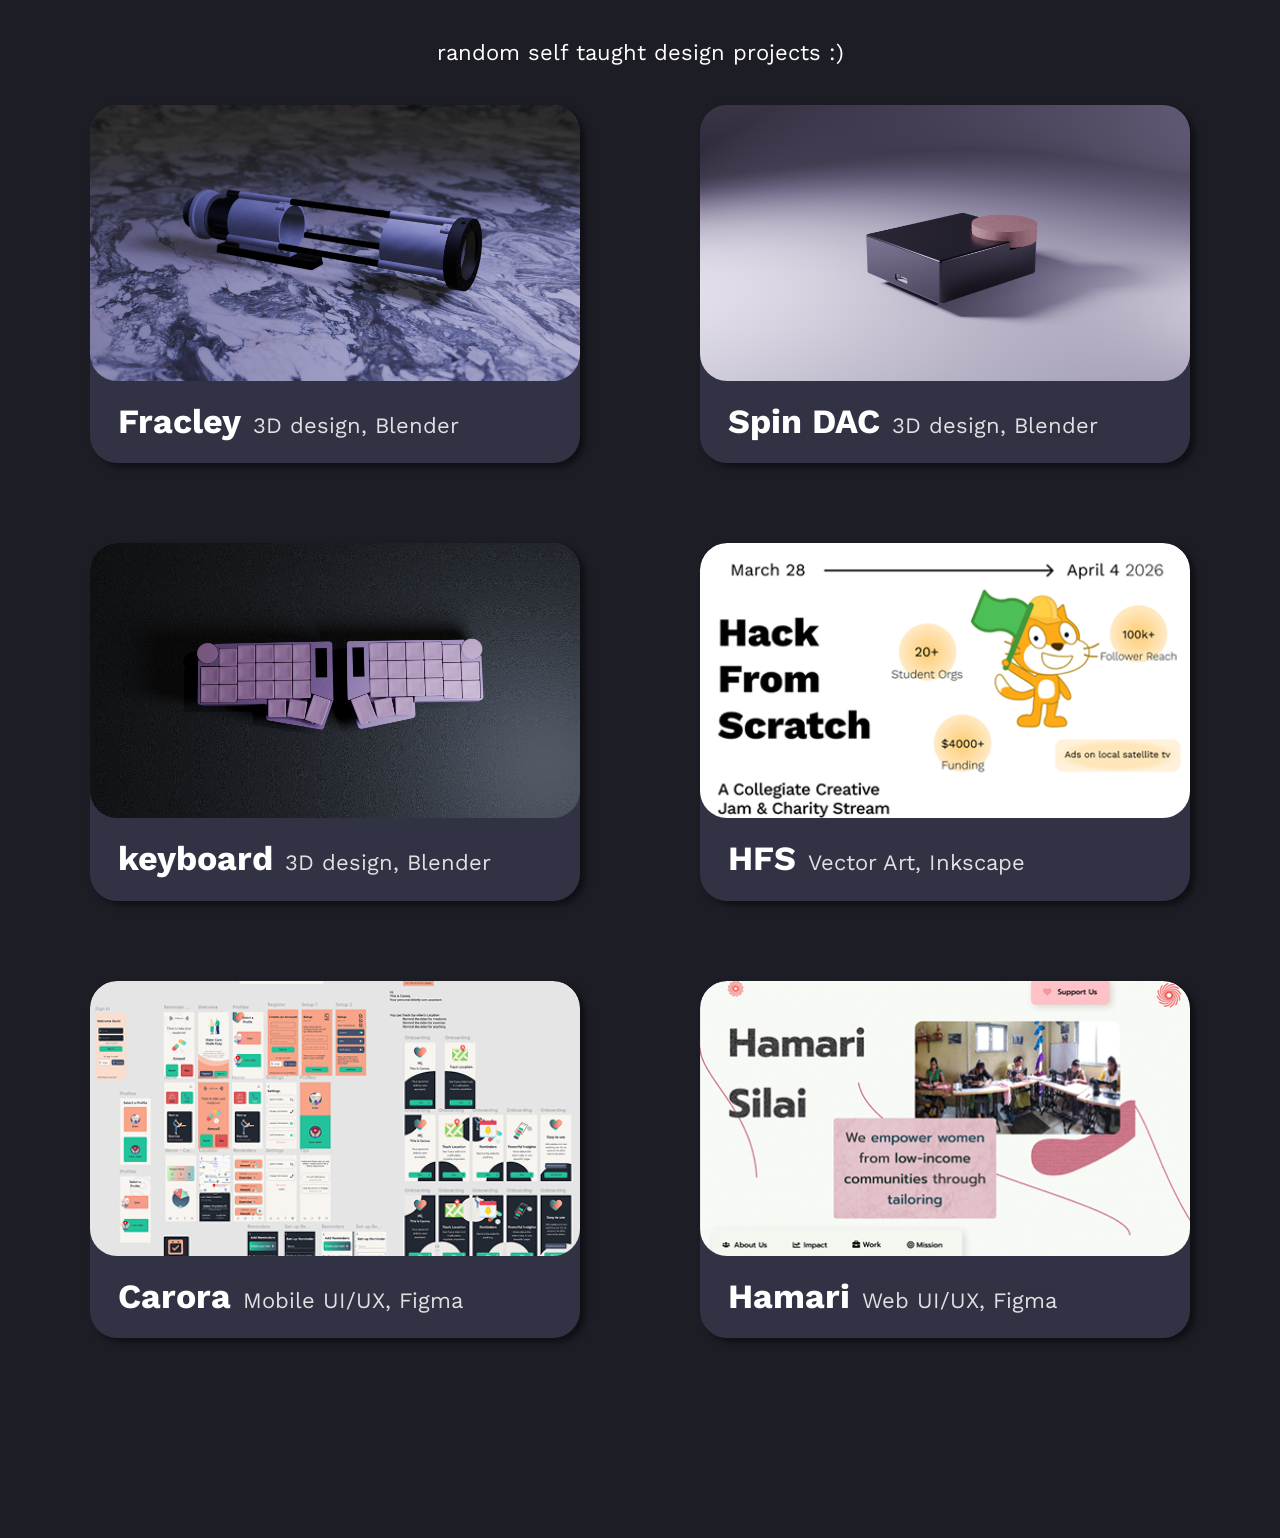
==== index.html @ c999a20d "basic interface" ====
<!DOCTYPE html>
<html lang="en">

<head>
    <meta charset="UTF-8" />
    <meta name="viewport" content="width=device-width, initial-scale=1.0" />

    <title>design fun</title>


<!-- Work Sans font -->
<link href="https://fonts.googleapis.com/css2?family=Work+Sans:wght@400;700&display=swap" rel="stylesheet">

<link rel="stylesheet" href="styles.css" />
</head>

<body>
    <div class="header">
        random self taught design projects :)
    </div>

    <div class="container">
        <div id="projects-grid"></div>
    </div>

    <div class="container">
        <div id="projects-grid"></div>
    </div>

    <script src="script.js"></script>
</body>

</html>
---- styles.css ----
html, body {
  margin: 0;
  padding: 0;
  min-height: 100vh;
  background: #1D1D26;
  font-family: "Work Sans", sans-serif;
}


/* center layout */

.container {
  width: 92%;
  max-width: 1100px;
  margin: 0 auto;
  padding-bottom: 100px;
}

#projects-grid {
  display: grid;

  grid-template-columns: repeat(2, 1fr);

  column-gap: 120px;
  row-gap: 80px;
}
/* mobile responsive */

@media (max-width: 800px) {
  #projects-grid {
    grid-template-columns: 1fr;
  }
}

/* project card */

.project-card {
  background: #313244;
  border-radius: 27px;
  overflow: hidden;

  box-shadow: 5px 4px 6.8px rgba(0,0,0,0.5);

  cursor: pointer;
  transition: transform 0.25s ease;

  aspect-ratio: 493 / 360;

  display: flex;
  flex-direction: column;
}
/* hover animation placeholder */

.project-card:hover {
  transform: translateY(-6px);
}

.project-image {
  width: 100%;
  height: auto;

  aspect-ratio: 489 / 275;
  object-fit: cover;

  display: block;

  border-radius: 27px;
}

.project-text {
  padding: 20px 28px 26px 28px;

  display: flex;
  align-items: baseline;
  gap: 12px;
}

.project-title {
  font-size: 34px;
  font-weight: 700;
  color: white;
}

.project-description {
  font-size: 22px;
  font-weight: 400;
  color: white;
  opacity: 0.85;
}

.header {
  text-align: center;
  color: white;
  font-size: 22px;
  font-weight: 400;

  padding-top: 40px;
  margin-bottom: 40px;
}
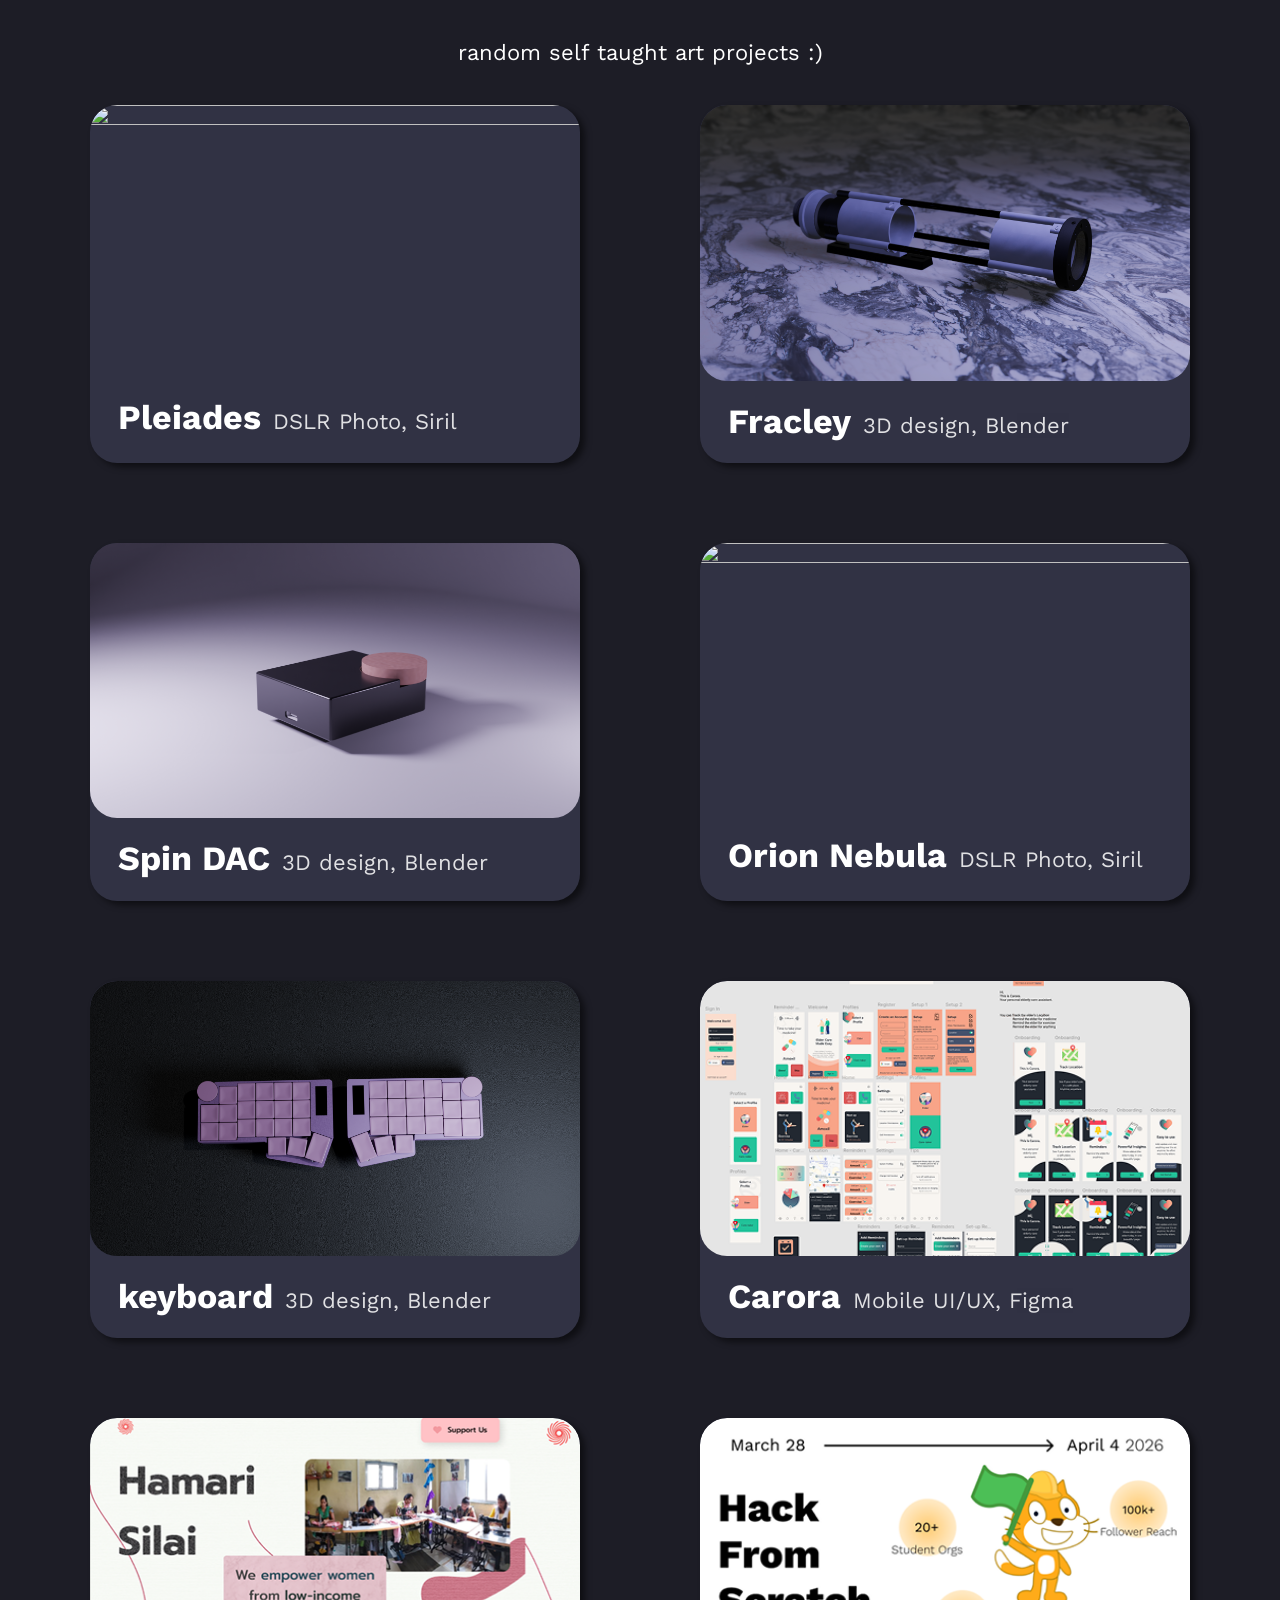
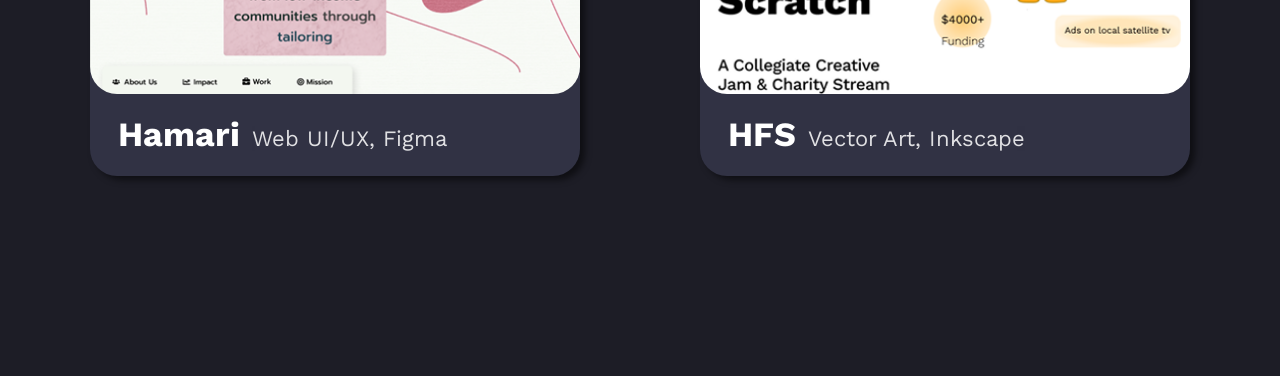
==== commit 4b70baf7: "add astro projects" ====
--- a/index.html
+++ b/index.html
@@ -6,17 +6,19 @@
     <meta name="viewport" content="width=device-width, initial-scale=1.0" />
 
     <title>design fun</title>
+    
 
 
 <!-- Work Sans font -->
 <link href="https://fonts.googleapis.com/css2?family=Work+Sans:wght@400;700&display=swap" rel="stylesheet">
 
 <link rel="stylesheet" href="styles.css" />
+
 </head>
 
 <body>
     <div class="header">
-        random self taught design projects :)
+        random self taught art projects :)
     </div>
 
     <div class="container">
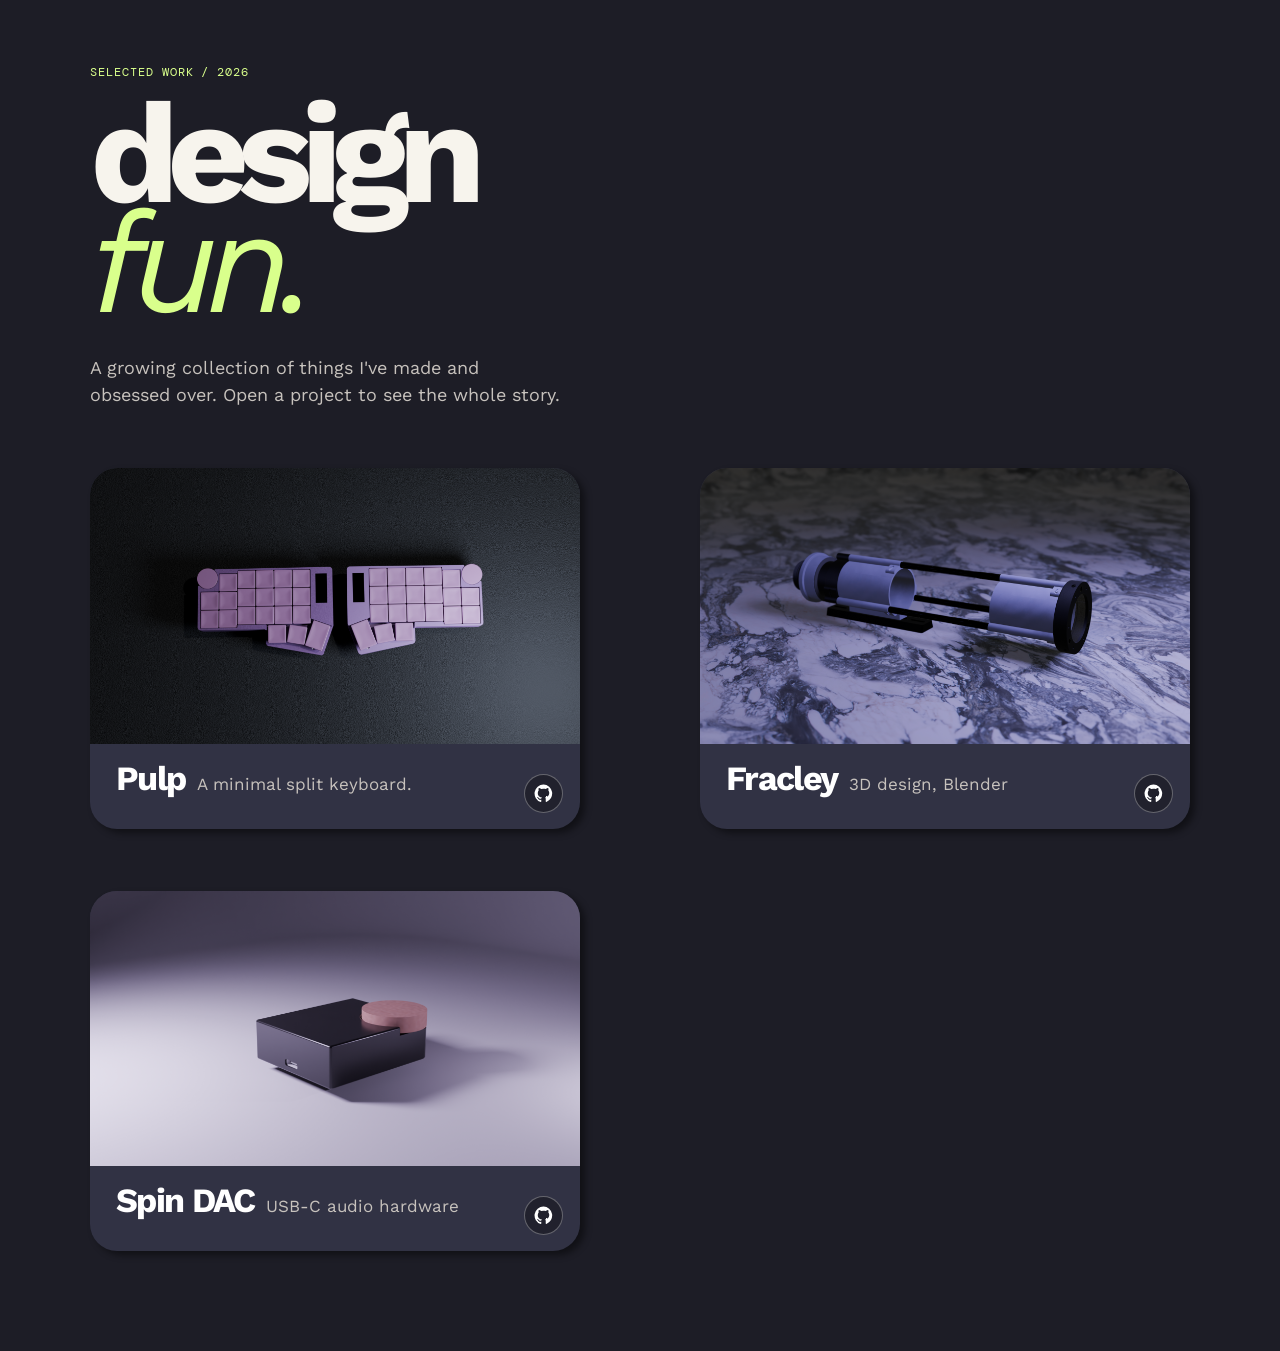
==== commit 38b2be81: "update with individual subpages and buildlogs + design changes" ====
--- a/index.html
+++ b/index.html
@@ -1,35 +1,23 @@
 <!DOCTYPE html>
 <html lang="en">
-
 <head>
-    <meta charset="UTF-8" />
-    <meta name="viewport" content="width=device-width, initial-scale=1.0" />
-
-    <title>design fun</title>
-    
-
-
-<!-- Work Sans font -->
-<link href="https://fonts.googleapis.com/css2?family=Work+Sans:wght@400;700&display=swap" rel="stylesheet">
-
-<link rel="stylesheet" href="styles.css" />
-
+  <meta charset="UTF-8" />
+  <meta name="viewport" content="width=device-width, initial-scale=1.0" />
+  <title>design fun — portfolio</title>
+  <link rel="preconnect" href="https://fonts.googleapis.com">
+  <link rel="preconnect" href="https://fonts.gstatic.com" crossorigin>
+  <link href="https://fonts.googleapis.com/css2?family=DM+Mono&family=Work+Sans:wght@400;500;600;700&display=swap" rel="stylesheet">
+  <link rel="stylesheet" href="styles.css" />
 </head>
-
-<body>
-    <div class="header">
-        random self taught art projects :)
-    </div>
-
-    <div class="container">
-        <div id="projects-grid"></div>
-    </div>
-
-    <div class="container">
-        <div id="projects-grid"></div>
-    </div>
-
-    <script src="script.js"></script>
+<body class="home-page">
+  <main class="container">
+    <header class="site-header">
+      <p class="eyebrow">selected work / 2026</p>
+      <h1>design<br><em>fun.</em></h1>
+      <p class="intro">A growing collection of things I've made and obsessed over. Open a project to see the whole story.</p>
+    </header>
+    <section aria-label="Projects"><div id="projects-grid" class="projects-grid"></div></section>
+  </main>
+  <script src="script.js"></script>
 </body>
-
-</html>+</html>
--- a/styles.css
+++ b/styles.css
@@ -1,100 +1,13 @@
-html, body {
-  margin: 0;
-  padding: 0;
-  min-height: 100vh;
-  background: #1D1D26;
-  font-family: "Work Sans", sans-serif;
-}
-
-
-/* center layout */
-
-.container {
-  width: 92%;
-  max-width: 1100px;
-  margin: 0 auto;
-  padding-bottom: 100px;
-}
-
-#projects-grid {
-  display: grid;
-
-  grid-template-columns: repeat(2, 1fr);
-
-  column-gap: 120px;
-  row-gap: 80px;
-}
-/* mobile responsive */
-
-@media (max-width: 800px) {
-  #projects-grid {
-    grid-template-columns: 1fr;
-  }
-}
-
-/* project card */
-
-.project-card {
-  background: #313244;
-  border-radius: 27px;
-  overflow: hidden;
-
-  box-shadow: 5px 4px 6.8px rgba(0,0,0,0.5);
-
-  cursor: pointer;
-  transition: transform 0.25s ease;
-
-  aspect-ratio: 493 / 360;
-
-  display: flex;
-  flex-direction: column;
-}
-/* hover animation placeholder */
-
-.project-card:hover {
-  transform: translateY(-6px);
-}
-
-.project-image {
-  width: 100%;
-  height: auto;
-
-  aspect-ratio: 489 / 275;
-  object-fit: cover;
-
-  display: block;
-
-  border-radius: 27px;
-}
-
-.project-text {
-  padding: 20px 28px 26px 28px;
-
-  display: flex;
-  align-items: baseline;
-  gap: 12px;
-}
-
-.project-title {
-  font-size: 34px;
-  font-weight: 700;
-  color: white;
-}
-
-.project-description {
-  font-size: 22px;
-  font-weight: 400;
-  color: white;
-  opacity: 0.85;
-}
-
-.header {
-  text-align: center;
-  color: white;
-  font-size: 22px;
-  font-weight: 400;
-
-  padding-top: 40px;
-  margin-bottom: 40px;
-}
-
+:root { --ink: #f7f4ed; --muted: #c7c2bd; --night: #1d1d26; --card: #313244; --lime: #d9ff8c; --line: rgba(247,244,237,.18); }
+* { box-sizing: border-box; } html { background: var(--night); } body { margin: 0; min-height: 100vh; background: var(--night); color: var(--ink); font-family: "Work Sans", sans-serif; } a { color: inherit; }
+.container, .project-shell { width: min(1100px, 92vw); margin: 0 auto; }.site-header { padding: 65px 0 60px; max-width: 680px; }.eyebrow, .project-meta, .section-kicker, .media-label, .process-number { margin: 0; color: var(--lime); font: 12px/1.2 "DM Mono", monospace; letter-spacing: .08em; text-transform: uppercase; }
+h1 { font-size: clamp(68px, 12vw, 142px); line-height: .77; letter-spacing: -.085em; margin: 20px 0 36px; } h1 em { color: var(--lime); font-weight: 400; }.intro { max-width: 470px; color: var(--muted); font-size: 18px; line-height: 1.5; margin: 0; }
+.projects-grid { display: grid; grid-template-columns: repeat(2, minmax(0, 1fr)); gap: 62px min(10vw, 120px); padding-bottom: 100px; }.project-card { position: relative; display: block; min-width: 0; background: var(--card); border-radius: 27px; overflow: hidden; box-shadow: 5px 4px 7px rgba(0,0,0,.45); color: white; transition: transform .25s ease, box-shadow .25s ease; }.project-link { display: block; color: inherit; text-decoration: none; }.project-card:hover { transform: translateY(-7px); box-shadow: 8px 11px 20px rgba(0,0,0,.32); }.project-link:focus-visible, .icon-button:focus-visible, .back-link:focus-visible { outline: 3px solid var(--lime); outline-offset: 4px; }.project-image { width: 100%; aspect-ratio: 489 / 275; object-fit: cover; display: block; }.project-text { min-height: 85px; padding: 17px 64px 20px 26px; display: flex; align-items: baseline; flex-wrap: wrap; gap: 4px 12px; }.project-title { font-size: clamp(26px, 3vw, 34px); line-height: 1; font-weight: 700; letter-spacing: -.05em; }.project-description { color: var(--muted); font-size: 17px; line-height: 1.2; }.icon-button { position: absolute; z-index: 1; right: 17px; bottom: 16px; width: 39px; height: 39px; display: grid; place-items: center; border: 1px solid rgba(255,255,255,.3); border-radius: 50%; background: rgba(29,29,38,.75); color: white; transition: background .2s, color .2s; }.icon-button:hover { background: var(--lime); color: var(--night); }.icon-button svg { width: 19px; height: 19px; fill: currentColor; }
+.project-shell { padding: 26px 0 100px; }.back-link { display: inline-flex; gap: 10px; align-items: center; color: var(--muted); font-size: 14px; text-decoration: none; }.back-link:hover { color: var(--lime); }.project-hero { padding: 66px 0 64px; }.project-meta { margin-bottom: 20px; }.project-heading { max-width: 820px; margin: 0; font-size: clamp(55px, 10vw, 118px); line-height: .87; letter-spacing: -.08em; }.project-subtitle { color: var(--muted); font-size: clamp(18px, 2.5vw, 25px); margin: 26px 0 0; }.hero-image { width: 100%; max-height: 620px; object-fit: cover; display: block; border-radius: 26px; }.hero-caption { margin: 11px 4px 0; color: var(--muted); font: 12px "DM Mono", monospace; }
+.overview { display: grid; grid-template-columns: .8fr 1.2fr; gap: 70px; padding: 105px 0; border-bottom: 1px solid var(--line); }.overview h2, .process-header h2, .media-section h2 { margin: 10px 0 0; font-size: clamp(36px, 5vw, 60px); letter-spacing: -.065em; line-height: .95; }.overview-copy { color: var(--muted); font-size: 20px; line-height: 1.5; }.overview-copy p { margin: 0 0 19px; }.facts { display: grid; grid-template-columns: repeat(3, 1fr); gap: 20px; margin-top: 42px; }.facts span { display: block; color: var(--lime); font: 11px "DM Mono", monospace; text-transform: uppercase; letter-spacing: .07em; margin-bottom: 6px; }.facts strong { font-size: 15px; }
+.process-section { padding: 105px 0; }.process-header { max-width: 650px; margin-bottom: 55px; }.process-header p:last-child { color: var(--muted); line-height: 1.5; }.process-log { display: grid; gap: 0; border-top: 1px solid var(--line); }.process-entry { display: grid; grid-template-columns: 90px 1fr; gap: 30px; padding: 30px 0 35px; border-bottom: 1px solid var(--line); }.process-entry h3 { font-size: 28px; letter-spacing: -.045em; margin: 0 0 10px; }.process-entry p { color: var(--muted); max-width: 650px; font-size: 17px; line-height: 1.55; margin: 0; }.process-number { padding-top: 7px !important; }
+.feature-section { padding: 0 0 105px; }.feature-section h2 { margin: 10px 0 38px; font-size: clamp(36px, 5vw, 60px); letter-spacing: -.065em; line-height: .95; }.feature-list { display: grid; grid-template-columns: repeat(2, minmax(0, 1fr)); border-top: 1px solid var(--line); }.feature-list span { padding: 20px 18px 20px 0; color: var(--muted); border-bottom: 1px solid var(--line); font-size: 17px; }.feature-list span::before { content: "↳"; color: var(--lime); margin-right: 11px; }
+.media-section { padding-top: 15px; }.media-grid { display: grid; grid-template-columns: 1.25fr .75fr; gap: 20px; margin-top: 37px; }.media-tile { position: relative; min-height: 260px; margin: 0; overflow: hidden; border-radius: 18px; background: #292a37; border: 1px solid var(--line); }.media-tile.large { grid-row: span 2; min-height: 540px; }.media-tile img { width: 100%; height: 100%; object-fit: cover; opacity: .62; }.media-tile .placeholder { height: 100%; min-height: inherit; padding: 23px; display: flex; align-items: flex-end; background: linear-gradient(135deg, #41435a, #252632); }.media-tile::after { content: "placeholder"; position: absolute; top: 14px; right: 15px; color: var(--lime); font: 10px "DM Mono", monospace; letter-spacing: .08em; text-transform: uppercase; pointer-events: none; }.media-label { position: absolute; z-index: 1; bottom: 17px; left: 18px; color: white; }.case-cta { margin-top: 80px; padding: 32px 0 0; border-top: 1px solid var(--line); display: flex; justify-content: space-between; gap: 24px; align-items: center; }.case-cta p { color: var(--muted); margin: 0; }.repo-link { display: inline-flex; align-items: center; gap: 9px; padding: 12px 17px; background: var(--lime); color: var(--night); text-decoration: none; font-weight: 700; border-radius: 99px; white-space: nowrap; }.repo-link svg { width: 18px; height: 18px; fill: currentColor; }
+.keyboard-media .media-tile::after { content: "click to enlarge"; }.zoomable { position: relative; display: block; width: 100%; height: 100%; min-height: inherit; padding: 0; border: 0; background: transparent; color: inherit; cursor: zoom-in; overflow: hidden; }.zoomable img { transition: transform .3s ease, opacity .3s ease; }.zoomable:hover img { transform: scale(1.035); opacity: .78; }.zoomable:focus-visible { outline: 3px solid var(--lime); outline-offset: -3px; }.hero-zoom { border-radius: 26px; }.zoom-hint { position: absolute; right: 18px; bottom: 18px; z-index: 1; padding: 8px 11px; border-radius: 99px; background: rgba(29,29,38,.76); color: var(--ink); font: 11px "DM Mono", monospace; opacity: 0; transform: translateY(4px); transition: opacity .2s, transform .2s; }.hero-zoom:hover .zoom-hint, .hero-zoom:focus-visible .zoom-hint { opacity: 1; transform: translateY(0); }.onshape-link { display: inline-block; margin-top: 20px; color: var(--lime); font: 13px "DM Mono", monospace; text-underline-offset: 4px; }.lightbox { width: min(1200px, 94vw); max-height: 92vh; padding: 0; border: 0; background: transparent; overflow: visible; }.lightbox::backdrop { background: rgba(10,10,15,.9); backdrop-filter: blur(6px); }.lightbox img { display: block; max-width: 100%; max-height: 88vh; margin: 0 auto; border-radius: 10px; }.lightbox-close { position: fixed; top: 22px; right: 28px; width: 42px; height: 42px; border: 1px solid rgba(255,255,255,.35); border-radius: 50%; background: rgba(29,29,38,.86); color: white; font-size: 30px; line-height: 1; cursor: pointer; }.lightbox-close:hover { background: var(--lime); color: var(--night); }
+.hero-figure { margin: 0; }.spin-media { grid-template-columns: repeat(2, minmax(0, 1fr)); }.spin-media .media-tile::after { content: "click to enlarge"; }
+@media (max-width: 700px) { .site-header { padding: 43px 0 45px; } .projects-grid { grid-template-columns: 1fr; gap: 38px; } .project-shell { padding-top: 22px; } .project-hero { padding: 52px 0 45px; } .overview { grid-template-columns: 1fr; gap: 28px; padding: 70px 0; } .facts { gap: 12px; } .process-section, .feature-section { padding-bottom: 70px; } .process-section { padding-top: 70px; } .feature-list { grid-template-columns: 1fr; } .process-entry { grid-template-columns: 54px 1fr; gap: 14px; } .media-grid { grid-template-columns: 1fr; } .media-tile.large { grid-row: auto; min-height: 360px; } .media-tile { min-height: 220px; } .case-cta { align-items: flex-start; flex-direction: column; margin-top: 55px; } }
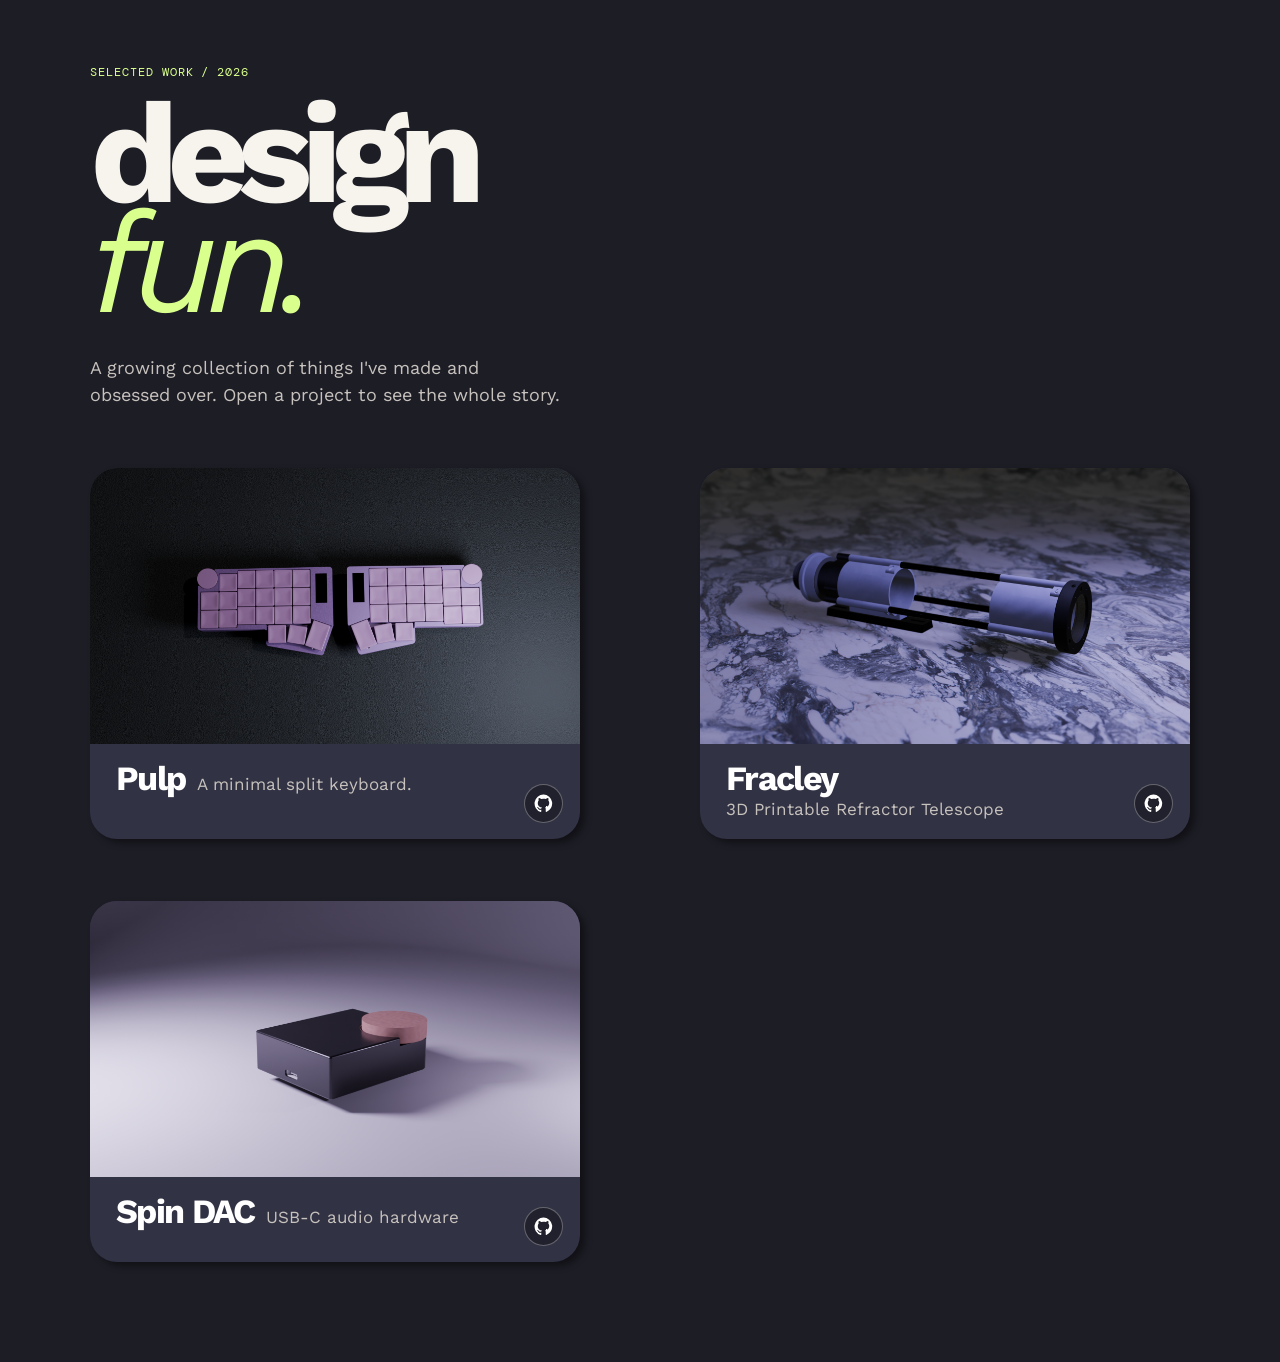
==== commit 9cea9826: "update site features" ====
--- a/index.html
+++ b/index.html
@@ -4,6 +4,16 @@
   <meta charset="UTF-8" />
   <meta name="viewport" content="width=device-width, initial-scale=1.0" />
   <title>design fun — portfolio</title>
+  <meta name="description" content="Selected engineering work: open-source hardware, custom PCBs, CAD, and 3D-printed projects. Keyboards, audio hardware, and telescopes." />
+  <meta name="theme-color" content="#1d1d26" />
+  <link rel="icon" href="favicon.svg" type="image/svg+xml" />
+  <meta property="og:type" content="website" />
+  <meta property="og:site_name" content="design fun" />
+  <meta property="og:title" content="design fun — portfolio" />
+  <meta property="og:description" content="Selected engineering work: open-source hardware, custom PCBs, CAD, and 3D-printed projects." />
+  <meta property="og:url" content="https://art.auroraa.space/" />
+  <meta property="og:image" content="https://art.auroraa.space/images/pulp/keyboard.png" />
+  <meta name="twitter:card" content="summary_large_image" />
   <link rel="preconnect" href="https://fonts.googleapis.com">
   <link rel="preconnect" href="https://fonts.gstatic.com" crossorigin>
   <link href="https://fonts.googleapis.com/css2?family=DM+Mono&family=Work+Sans:wght@400;500;600;700&display=swap" rel="stylesheet">
--- a/styles.css
+++ b/styles.css
@@ -7,7 +7,7 @@
 .overview { display: grid; grid-template-columns: .8fr 1.2fr; gap: 70px; padding: 105px 0; border-bottom: 1px solid var(--line); }.overview h2, .process-header h2, .media-section h2 { margin: 10px 0 0; font-size: clamp(36px, 5vw, 60px); letter-spacing: -.065em; line-height: .95; }.overview-copy { color: var(--muted); font-size: 20px; line-height: 1.5; }.overview-copy p { margin: 0 0 19px; }.facts { display: grid; grid-template-columns: repeat(3, 1fr); gap: 20px; margin-top: 42px; }.facts span { display: block; color: var(--lime); font: 11px "DM Mono", monospace; text-transform: uppercase; letter-spacing: .07em; margin-bottom: 6px; }.facts strong { font-size: 15px; }
 .process-section { padding: 105px 0; }.process-header { max-width: 650px; margin-bottom: 55px; }.process-header p:last-child { color: var(--muted); line-height: 1.5; }.process-log { display: grid; gap: 0; border-top: 1px solid var(--line); }.process-entry { display: grid; grid-template-columns: 90px 1fr; gap: 30px; padding: 30px 0 35px; border-bottom: 1px solid var(--line); }.process-entry h3 { font-size: 28px; letter-spacing: -.045em; margin: 0 0 10px; }.process-entry p { color: var(--muted); max-width: 650px; font-size: 17px; line-height: 1.55; margin: 0; }.process-number { padding-top: 7px !important; }
 .feature-section { padding: 0 0 105px; }.feature-section h2 { margin: 10px 0 38px; font-size: clamp(36px, 5vw, 60px); letter-spacing: -.065em; line-height: .95; }.feature-list { display: grid; grid-template-columns: repeat(2, minmax(0, 1fr)); border-top: 1px solid var(--line); }.feature-list span { padding: 20px 18px 20px 0; color: var(--muted); border-bottom: 1px solid var(--line); font-size: 17px; }.feature-list span::before { content: "↳"; color: var(--lime); margin-right: 11px; }
-.media-section { padding-top: 15px; }.media-grid { display: grid; grid-template-columns: 1.25fr .75fr; gap: 20px; margin-top: 37px; }.media-tile { position: relative; min-height: 260px; margin: 0; overflow: hidden; border-radius: 18px; background: #292a37; border: 1px solid var(--line); }.media-tile.large { grid-row: span 2; min-height: 540px; }.media-tile img { width: 100%; height: 100%; object-fit: cover; opacity: .62; }.media-tile .placeholder { height: 100%; min-height: inherit; padding: 23px; display: flex; align-items: flex-end; background: linear-gradient(135deg, #41435a, #252632); }.media-tile::after { content: "placeholder"; position: absolute; top: 14px; right: 15px; color: var(--lime); font: 10px "DM Mono", monospace; letter-spacing: .08em; text-transform: uppercase; pointer-events: none; }.media-label { position: absolute; z-index: 1; bottom: 17px; left: 18px; color: white; }.case-cta { margin-top: 80px; padding: 32px 0 0; border-top: 1px solid var(--line); display: flex; justify-content: space-between; gap: 24px; align-items: center; }.case-cta p { color: var(--muted); margin: 0; }.repo-link { display: inline-flex; align-items: center; gap: 9px; padding: 12px 17px; background: var(--lime); color: var(--night); text-decoration: none; font-weight: 700; border-radius: 99px; white-space: nowrap; }.repo-link svg { width: 18px; height: 18px; fill: currentColor; }
-.keyboard-media .media-tile::after { content: "click to enlarge"; }.zoomable { position: relative; display: block; width: 100%; height: 100%; min-height: inherit; padding: 0; border: 0; background: transparent; color: inherit; cursor: zoom-in; overflow: hidden; }.zoomable img { transition: transform .3s ease, opacity .3s ease; }.zoomable:hover img { transform: scale(1.035); opacity: .78; }.zoomable:focus-visible { outline: 3px solid var(--lime); outline-offset: -3px; }.hero-zoom { border-radius: 26px; }.zoom-hint { position: absolute; right: 18px; bottom: 18px; z-index: 1; padding: 8px 11px; border-radius: 99px; background: rgba(29,29,38,.76); color: var(--ink); font: 11px "DM Mono", monospace; opacity: 0; transform: translateY(4px); transition: opacity .2s, transform .2s; }.hero-zoom:hover .zoom-hint, .hero-zoom:focus-visible .zoom-hint { opacity: 1; transform: translateY(0); }.onshape-link { display: inline-block; margin-top: 20px; color: var(--lime); font: 13px "DM Mono", monospace; text-underline-offset: 4px; }.lightbox { width: min(1200px, 94vw); max-height: 92vh; padding: 0; border: 0; background: transparent; overflow: visible; }.lightbox::backdrop { background: rgba(10,10,15,.9); backdrop-filter: blur(6px); }.lightbox img { display: block; max-width: 100%; max-height: 88vh; margin: 0 auto; border-radius: 10px; }.lightbox-close { position: fixed; top: 22px; right: 28px; width: 42px; height: 42px; border: 1px solid rgba(255,255,255,.35); border-radius: 50%; background: rgba(29,29,38,.86); color: white; font-size: 30px; line-height: 1; cursor: pointer; }.lightbox-close:hover { background: var(--lime); color: var(--night); }
-.hero-figure { margin: 0; }.spin-media { grid-template-columns: repeat(2, minmax(0, 1fr)); }.spin-media .media-tile::after { content: "click to enlarge"; }
+.media-section { padding-top: 15px; }.media-grid { display: grid; grid-template-columns: 1.25fr .75fr; gap: 20px; margin-top: 37px; }.media-tile { position: relative; min-height: 260px; margin: 0; overflow: hidden; border-radius: 18px; background: #292a37; border: 1px solid var(--line); }.media-tile.large { grid-row: span 2; min-height: 540px; }.media-tile img { width: 100%; height: 100%; object-fit: cover; opacity: .62; }.media-tile::after { content: "click to enlarge"; position: absolute; top: 14px; right: 15px; color: var(--lime); font: 10px "DM Mono", monospace; letter-spacing: .08em; text-transform: uppercase; pointer-events: none; }.media-label { position: absolute; z-index: 1; bottom: 17px; left: 18px; color: white; }.case-cta { margin-top: 80px; padding: 32px 0 0; border-top: 1px solid var(--line); display: flex; justify-content: space-between; gap: 24px; align-items: center; }.case-cta p { color: var(--muted); margin: 0; }.repo-link { display: inline-flex; align-items: center; gap: 9px; padding: 12px 17px; background: var(--lime); color: var(--night); text-decoration: none; font-weight: 700; border-radius: 99px; white-space: nowrap; }.repo-link svg { width: 18px; height: 18px; fill: currentColor; }
+.zoomable { position: relative; display: block; width: 100%; height: 100%; min-height: inherit; padding: 0; border: 0; background: transparent; color: inherit; cursor: zoom-in; overflow: hidden; }.zoomable img { transition: transform .3s ease, opacity .3s ease; }.zoomable:hover img { transform: scale(1.035); opacity: .78; }.zoomable:focus-visible { outline: 3px solid var(--lime); outline-offset: -3px; }.hero-zoom { border-radius: 26px; }.zoom-hint { position: absolute; right: 18px; bottom: 18px; z-index: 1; padding: 8px 11px; border-radius: 99px; background: rgba(29,29,38,.76); color: var(--ink); font: 11px "DM Mono", monospace; opacity: 0; transform: translateY(4px); transition: opacity .2s, transform .2s; }.hero-zoom:hover .zoom-hint, .hero-zoom:focus-visible .zoom-hint { opacity: 1; transform: translateY(0); }.onshape-link { display: inline-block; margin-top: 20px; color: var(--lime); font: 13px "DM Mono", monospace; text-underline-offset: 4px; }.lightbox { width: min(1200px, 94vw); max-height: 92vh; padding: 0; border: 0; background: transparent; overflow: visible; }.lightbox::backdrop { background: rgba(10,10,15,.9); backdrop-filter: blur(6px); }.lightbox img { display: block; max-width: 100%; max-height: 88vh; margin: 0 auto; border-radius: 10px; }.lightbox-close { position: fixed; top: 22px; right: 28px; width: 42px; height: 42px; border: 1px solid rgba(255,255,255,.35); border-radius: 50%; background: rgba(29,29,38,.86); color: white; font-size: 30px; line-height: 1; cursor: pointer; }.lightbox-close:hover { background: var(--lime); color: var(--night); }
+.hero-figure { margin: 0; }.spin-media, .fracley-media { grid-template-columns: repeat(2, minmax(0, 1fr)); }
 @media (max-width: 700px) { .site-header { padding: 43px 0 45px; } .projects-grid { grid-template-columns: 1fr; gap: 38px; } .project-shell { padding-top: 22px; } .project-hero { padding: 52px 0 45px; } .overview { grid-template-columns: 1fr; gap: 28px; padding: 70px 0; } .facts { gap: 12px; } .process-section, .feature-section { padding-bottom: 70px; } .process-section { padding-top: 70px; } .feature-list { grid-template-columns: 1fr; } .process-entry { grid-template-columns: 54px 1fr; gap: 14px; } .media-grid { grid-template-columns: 1fr; } .media-tile.large { grid-row: auto; min-height: 360px; } .media-tile { min-height: 220px; } .case-cta { align-items: flex-start; flex-direction: column; margin-top: 55px; } }
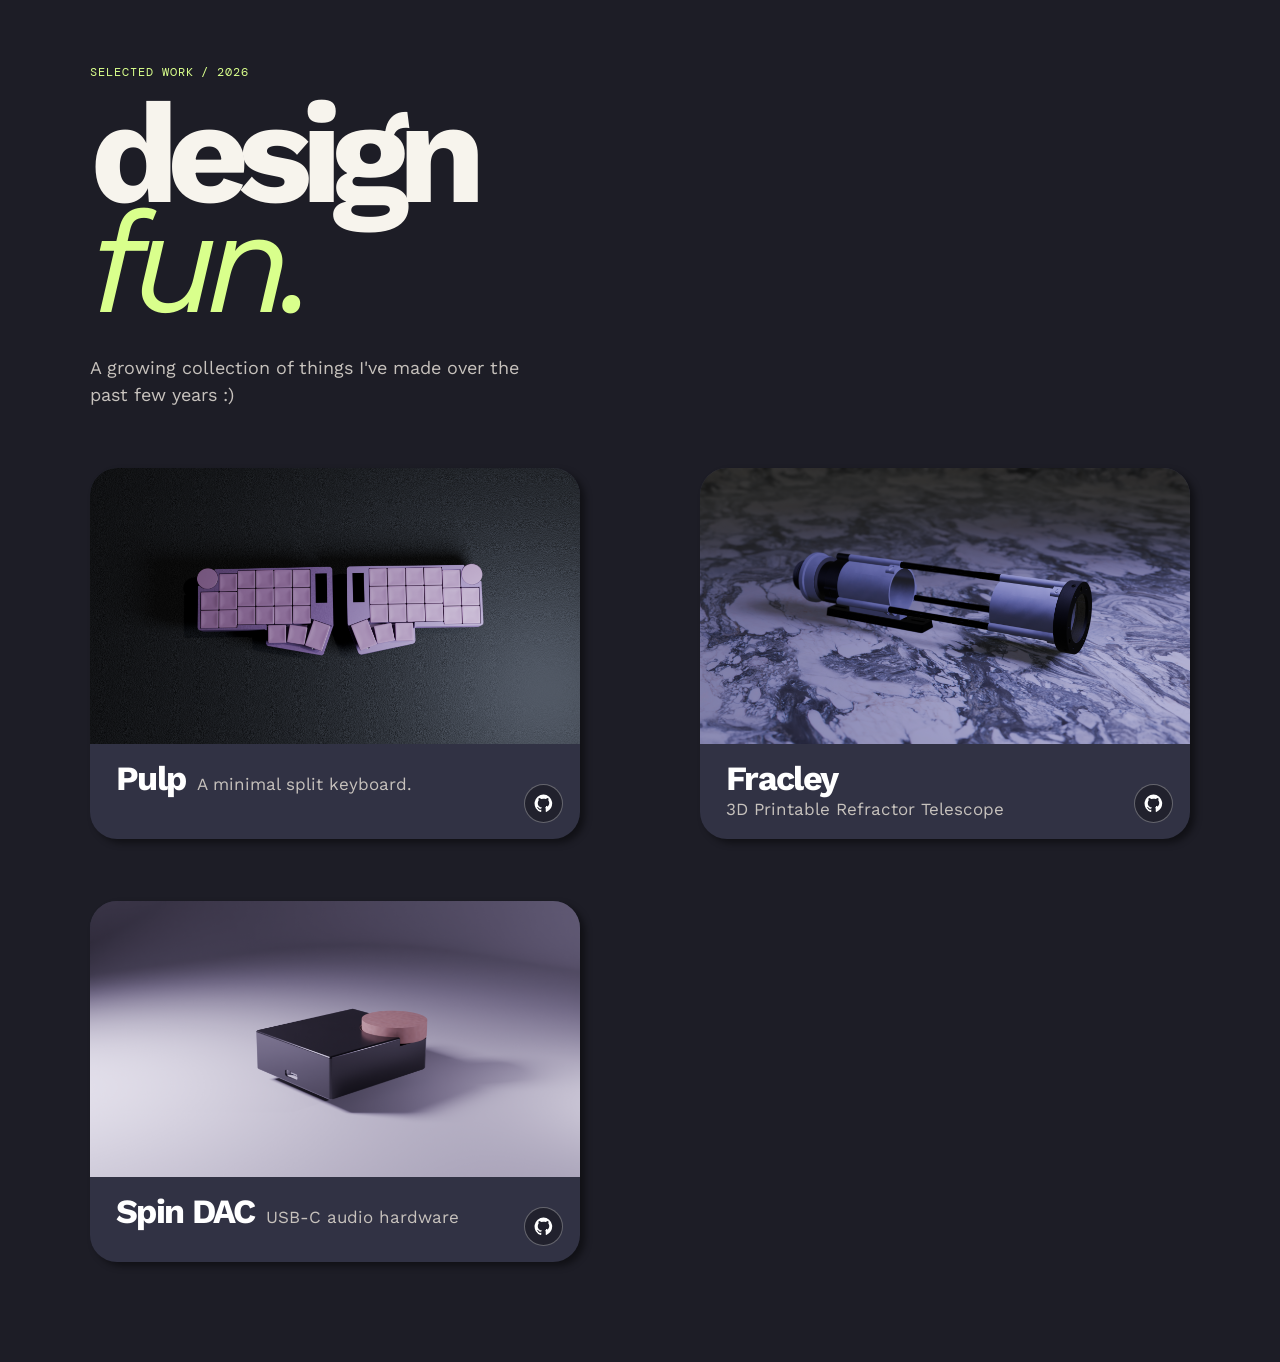
==== commit cb6b18ee: "add blur previews" ====
--- a/index.html
+++ b/index.html
@@ -3,16 +3,17 @@
 <head>
   <meta charset="UTF-8" />
   <meta name="viewport" content="width=device-width, initial-scale=1.0" />
-  <title>design fun — portfolio</title>
+  <title>design fun | portfolio</title>
   <meta name="description" content="Selected engineering work: open-source hardware, custom PCBs, CAD, and 3D-printed projects. Keyboards, audio hardware, and telescopes." />
   <meta name="theme-color" content="#1d1d26" />
   <link rel="icon" href="favicon.svg" type="image/svg+xml" />
   <meta property="og:type" content="website" />
   <meta property="og:site_name" content="design fun" />
-  <meta property="og:title" content="design fun — portfolio" />
+  <meta property="og:title" content="design fun | portfolio" />
   <meta property="og:description" content="Selected engineering work: open-source hardware, custom PCBs, CAD, and 3D-printed projects." />
-  <meta property="og:url" content="https://art.auroraa.space/" />
-  <meta property="og:image" content="https://art.auroraa.space/images/pulp/keyboard.png" />
+  <meta property="og:url" content="https://maker.auroraa.space/" />
+  <link rel="canonical" href="https://maker.auroraa.space/" />
+  <meta property="og:image" content="https://maker.auroraa.space/images/pulp/keyboard.png" />
   <meta name="twitter:card" content="summary_large_image" />
   <link rel="preconnect" href="https://fonts.googleapis.com">
   <link rel="preconnect" href="https://fonts.gstatic.com" crossorigin>
@@ -24,7 +25,7 @@
     <header class="site-header">
       <p class="eyebrow">selected work / 2026</p>
       <h1>design<br><em>fun.</em></h1>
-      <p class="intro">A growing collection of things I've made and obsessed over. Open a project to see the whole story.</p>
+      <p class="intro">A growing collection of things I've made over the past few years :)</p>
     </header>
     <section aria-label="Projects"><div id="projects-grid" class="projects-grid"></div></section>
   </main>
--- a/styles.css
+++ b/styles.css
@@ -1,13 +1,639 @@
-:root { --ink: #f7f4ed; --muted: #c7c2bd; --night: #1d1d26; --card: #313244; --lime: #d9ff8c; --line: rgba(247,244,237,.18); }
-* { box-sizing: border-box; } html { background: var(--night); } body { margin: 0; min-height: 100vh; background: var(--night); color: var(--ink); font-family: "Work Sans", sans-serif; } a { color: inherit; }
-.container, .project-shell { width: min(1100px, 92vw); margin: 0 auto; }.site-header { padding: 65px 0 60px; max-width: 680px; }.eyebrow, .project-meta, .section-kicker, .media-label, .process-number { margin: 0; color: var(--lime); font: 12px/1.2 "DM Mono", monospace; letter-spacing: .08em; text-transform: uppercase; }
-h1 { font-size: clamp(68px, 12vw, 142px); line-height: .77; letter-spacing: -.085em; margin: 20px 0 36px; } h1 em { color: var(--lime); font-weight: 400; }.intro { max-width: 470px; color: var(--muted); font-size: 18px; line-height: 1.5; margin: 0; }
-.projects-grid { display: grid; grid-template-columns: repeat(2, minmax(0, 1fr)); gap: 62px min(10vw, 120px); padding-bottom: 100px; }.project-card { position: relative; display: block; min-width: 0; background: var(--card); border-radius: 27px; overflow: hidden; box-shadow: 5px 4px 7px rgba(0,0,0,.45); color: white; transition: transform .25s ease, box-shadow .25s ease; }.project-link { display: block; color: inherit; text-decoration: none; }.project-card:hover { transform: translateY(-7px); box-shadow: 8px 11px 20px rgba(0,0,0,.32); }.project-link:focus-visible, .icon-button:focus-visible, .back-link:focus-visible { outline: 3px solid var(--lime); outline-offset: 4px; }.project-image { width: 100%; aspect-ratio: 489 / 275; object-fit: cover; display: block; }.project-text { min-height: 85px; padding: 17px 64px 20px 26px; display: flex; align-items: baseline; flex-wrap: wrap; gap: 4px 12px; }.project-title { font-size: clamp(26px, 3vw, 34px); line-height: 1; font-weight: 700; letter-spacing: -.05em; }.project-description { color: var(--muted); font-size: 17px; line-height: 1.2; }.icon-button { position: absolute; z-index: 1; right: 17px; bottom: 16px; width: 39px; height: 39px; display: grid; place-items: center; border: 1px solid rgba(255,255,255,.3); border-radius: 50%; background: rgba(29,29,38,.75); color: white; transition: background .2s, color .2s; }.icon-button:hover { background: var(--lime); color: var(--night); }.icon-button svg { width: 19px; height: 19px; fill: currentColor; }
-.project-shell { padding: 26px 0 100px; }.back-link { display: inline-flex; gap: 10px; align-items: center; color: var(--muted); font-size: 14px; text-decoration: none; }.back-link:hover { color: var(--lime); }.project-hero { padding: 66px 0 64px; }.project-meta { margin-bottom: 20px; }.project-heading { max-width: 820px; margin: 0; font-size: clamp(55px, 10vw, 118px); line-height: .87; letter-spacing: -.08em; }.project-subtitle { color: var(--muted); font-size: clamp(18px, 2.5vw, 25px); margin: 26px 0 0; }.hero-image { width: 100%; max-height: 620px; object-fit: cover; display: block; border-radius: 26px; }.hero-caption { margin: 11px 4px 0; color: var(--muted); font: 12px "DM Mono", monospace; }
-.overview { display: grid; grid-template-columns: .8fr 1.2fr; gap: 70px; padding: 105px 0; border-bottom: 1px solid var(--line); }.overview h2, .process-header h2, .media-section h2 { margin: 10px 0 0; font-size: clamp(36px, 5vw, 60px); letter-spacing: -.065em; line-height: .95; }.overview-copy { color: var(--muted); font-size: 20px; line-height: 1.5; }.overview-copy p { margin: 0 0 19px; }.facts { display: grid; grid-template-columns: repeat(3, 1fr); gap: 20px; margin-top: 42px; }.facts span { display: block; color: var(--lime); font: 11px "DM Mono", monospace; text-transform: uppercase; letter-spacing: .07em; margin-bottom: 6px; }.facts strong { font-size: 15px; }
-.process-section { padding: 105px 0; }.process-header { max-width: 650px; margin-bottom: 55px; }.process-header p:last-child { color: var(--muted); line-height: 1.5; }.process-log { display: grid; gap: 0; border-top: 1px solid var(--line); }.process-entry { display: grid; grid-template-columns: 90px 1fr; gap: 30px; padding: 30px 0 35px; border-bottom: 1px solid var(--line); }.process-entry h3 { font-size: 28px; letter-spacing: -.045em; margin: 0 0 10px; }.process-entry p { color: var(--muted); max-width: 650px; font-size: 17px; line-height: 1.55; margin: 0; }.process-number { padding-top: 7px !important; }
-.feature-section { padding: 0 0 105px; }.feature-section h2 { margin: 10px 0 38px; font-size: clamp(36px, 5vw, 60px); letter-spacing: -.065em; line-height: .95; }.feature-list { display: grid; grid-template-columns: repeat(2, minmax(0, 1fr)); border-top: 1px solid var(--line); }.feature-list span { padding: 20px 18px 20px 0; color: var(--muted); border-bottom: 1px solid var(--line); font-size: 17px; }.feature-list span::before { content: "↳"; color: var(--lime); margin-right: 11px; }
-.media-section { padding-top: 15px; }.media-grid { display: grid; grid-template-columns: 1.25fr .75fr; gap: 20px; margin-top: 37px; }.media-tile { position: relative; min-height: 260px; margin: 0; overflow: hidden; border-radius: 18px; background: #292a37; border: 1px solid var(--line); }.media-tile.large { grid-row: span 2; min-height: 540px; }.media-tile img { width: 100%; height: 100%; object-fit: cover; opacity: .62; }.media-tile::after { content: "click to enlarge"; position: absolute; top: 14px; right: 15px; color: var(--lime); font: 10px "DM Mono", monospace; letter-spacing: .08em; text-transform: uppercase; pointer-events: none; }.media-label { position: absolute; z-index: 1; bottom: 17px; left: 18px; color: white; }.case-cta { margin-top: 80px; padding: 32px 0 0; border-top: 1px solid var(--line); display: flex; justify-content: space-between; gap: 24px; align-items: center; }.case-cta p { color: var(--muted); margin: 0; }.repo-link { display: inline-flex; align-items: center; gap: 9px; padding: 12px 17px; background: var(--lime); color: var(--night); text-decoration: none; font-weight: 700; border-radius: 99px; white-space: nowrap; }.repo-link svg { width: 18px; height: 18px; fill: currentColor; }
-.zoomable { position: relative; display: block; width: 100%; height: 100%; min-height: inherit; padding: 0; border: 0; background: transparent; color: inherit; cursor: zoom-in; overflow: hidden; }.zoomable img { transition: transform .3s ease, opacity .3s ease; }.zoomable:hover img { transform: scale(1.035); opacity: .78; }.zoomable:focus-visible { outline: 3px solid var(--lime); outline-offset: -3px; }.hero-zoom { border-radius: 26px; }.zoom-hint { position: absolute; right: 18px; bottom: 18px; z-index: 1; padding: 8px 11px; border-radius: 99px; background: rgba(29,29,38,.76); color: var(--ink); font: 11px "DM Mono", monospace; opacity: 0; transform: translateY(4px); transition: opacity .2s, transform .2s; }.hero-zoom:hover .zoom-hint, .hero-zoom:focus-visible .zoom-hint { opacity: 1; transform: translateY(0); }.onshape-link { display: inline-block; margin-top: 20px; color: var(--lime); font: 13px "DM Mono", monospace; text-underline-offset: 4px; }.lightbox { width: min(1200px, 94vw); max-height: 92vh; padding: 0; border: 0; background: transparent; overflow: visible; }.lightbox::backdrop { background: rgba(10,10,15,.9); backdrop-filter: blur(6px); }.lightbox img { display: block; max-width: 100%; max-height: 88vh; margin: 0 auto; border-radius: 10px; }.lightbox-close { position: fixed; top: 22px; right: 28px; width: 42px; height: 42px; border: 1px solid rgba(255,255,255,.35); border-radius: 50%; background: rgba(29,29,38,.86); color: white; font-size: 30px; line-height: 1; cursor: pointer; }.lightbox-close:hover { background: var(--lime); color: var(--night); }
-.hero-figure { margin: 0; }.spin-media, .fracley-media { grid-template-columns: repeat(2, minmax(0, 1fr)); }
-@media (max-width: 700px) { .site-header { padding: 43px 0 45px; } .projects-grid { grid-template-columns: 1fr; gap: 38px; } .project-shell { padding-top: 22px; } .project-hero { padding: 52px 0 45px; } .overview { grid-template-columns: 1fr; gap: 28px; padding: 70px 0; } .facts { gap: 12px; } .process-section, .feature-section { padding-bottom: 70px; } .process-section { padding-top: 70px; } .feature-list { grid-template-columns: 1fr; } .process-entry { grid-template-columns: 54px 1fr; gap: 14px; } .media-grid { grid-template-columns: 1fr; } .media-tile.large { grid-row: auto; min-height: 360px; } .media-tile { min-height: 220px; } .case-cta { align-items: flex-start; flex-direction: column; margin-top: 55px; } }
+:root {
+  --ink: #f7f4ed;
+  --muted: #c7c2bd;
+  --night: #1d1d26;
+  --card: #313244;
+  --lime: #d9ff8c;
+  --line: rgba(247, 244, 237, .18);
+}
+
+* {
+  box-sizing: border-box;
+}
+
+html {
+  background: var(--night);
+}
+
+body {
+  margin: 0;
+  min-height: 100vh;
+  background: var(--night);
+  color: var(--ink);
+  font-family: "Work Sans", sans-serif;
+}
+
+a {
+  color: inherit;
+}
+
+.container,
+.project-shell {
+  width: min(1100px, 92vw);
+  margin: 0 auto;
+}
+
+.site-header {
+  padding: 65px 0 60px;
+  max-width: 680px;
+}
+
+.eyebrow,
+.project-meta,
+.section-kicker,
+.media-label,
+.process-number {
+  margin: 0;
+  color: var(--lime);
+  font: 12px/1.2 "DM Mono", monospace;
+  letter-spacing: .08em;
+  text-transform: uppercase;
+}
+
+h1 {
+  font-size: clamp(68px, 12vw, 142px);
+  line-height: .77;
+  letter-spacing: -.085em;
+  margin: 20px 0 36px;
+}
+
+h1 em {
+  color: var(--lime);
+  font-weight: 400;
+}
+
+.intro {
+  max-width: 470px;
+  color: var(--muted);
+  font-size: 18px;
+  line-height: 1.5;
+  margin: 0;
+}
+
+.projects-grid {
+  display: grid;
+  grid-template-columns: repeat(2, minmax(0, 1fr));
+  gap: 62px min(10vw, 120px);
+  padding-bottom: 100px;
+}
+
+.project-card {
+  position: relative;
+  display: block;
+  min-width: 0;
+  background: var(--card);
+  border-radius: 27px;
+  overflow: hidden;
+  box-shadow: 5px 4px 7px rgba(0, 0, 0, .45);
+  color: white;
+  transition: transform .25s ease, box-shadow .25s ease;
+}
+
+.project-link {
+  display: block;
+  color: inherit;
+  text-decoration: none;
+}
+
+.project-card:hover {
+  transform: translateY(-7px);
+  box-shadow: 8px 11px 20px rgba(0, 0, 0, .32);
+}
+
+.project-link:focus-visible,
+.icon-button:focus-visible,
+.back-link:focus-visible {
+  outline: 3px solid var(--lime);
+  outline-offset: 4px;
+}
+
+.project-image {
+  width: 100%;
+  aspect-ratio: 489 / 275;
+  object-fit: cover;
+  display: block;
+}
+
+.project-text {
+  min-height: 85px;
+  padding: 17px 64px 20px 26px;
+  display: flex;
+  align-items: baseline;
+  flex-wrap: wrap;
+  gap: 4px 12px;
+}
+
+.project-title {
+  font-size: clamp(26px, 3vw, 34px);
+  line-height: 1;
+  font-weight: 700;
+  letter-spacing: -.05em;
+}
+
+.project-description {
+  color: var(--muted);
+  font-size: 17px;
+  line-height: 1.2;
+}
+
+.icon-button {
+  position: absolute;
+  z-index: 1;
+  right: 17px;
+  bottom: 16px;
+  width: 39px;
+  height: 39px;
+  display: grid;
+  place-items: center;
+  border: 1px solid rgba(255, 255, 255, .3);
+  border-radius: 50%;
+  background: rgba(29, 29, 38, .75);
+  color: white;
+  transition: background .2s, color .2s;
+}
+
+.icon-button:hover {
+  background: var(--lime);
+  color: var(--night);
+}
+
+.icon-button svg {
+  width: 19px;
+  height: 19px;
+  fill: currentColor;
+}
+
+.project-shell {
+  padding: 26px 0 100px;
+}
+
+.back-link {
+  display: inline-flex;
+  gap: 10px;
+  align-items: center;
+  color: var(--muted);
+  font-size: 14px;
+  text-decoration: none;
+}
+
+.back-link:hover {
+  color: var(--lime);
+}
+
+.project-hero {
+  padding: 66px 0 64px;
+}
+
+.project-meta {
+  margin-bottom: 20px;
+}
+
+.project-heading {
+  max-width: 820px;
+  margin: 0;
+  font-size: clamp(55px, 10vw, 118px);
+  line-height: .87;
+  letter-spacing: -.08em;
+}
+
+.project-subtitle {
+  color: var(--muted);
+  font-size: clamp(18px, 2.5vw, 25px);
+  margin: 26px 0 0;
+}
+
+.hero-image {
+  width: 100%;
+  max-height: 620px;
+  object-fit: cover;
+  display: block;
+  border-radius: 26px;
+}
+
+.hero-caption {
+  margin: 11px 4px 0;
+  color: var(--muted);
+  font: 12px "DM Mono", monospace;
+}
+
+.overview {
+  display: grid;
+  grid-template-columns: .8fr 1.2fr;
+  gap: 70px;
+  padding: 105px 0;
+  border-bottom: 1px solid var(--line);
+}
+
+.overview h2,
+.process-header h2,
+.media-section h2 {
+  margin: 10px 0 0;
+  font-size: clamp(36px, 5vw, 60px);
+  letter-spacing: -.065em;
+  line-height: .95;
+}
+
+.overview-copy {
+  color: var(--muted);
+  font-size: 20px;
+  line-height: 1.5;
+}
+
+.overview-copy p {
+  margin: 0 0 19px;
+}
+
+.facts {
+  display: grid;
+  grid-template-columns: repeat(3, 1fr);
+  gap: 20px;
+  margin-top: 42px;
+}
+
+.facts span {
+  display: block;
+  color: var(--lime);
+  font: 11px "DM Mono", monospace;
+  text-transform: uppercase;
+  letter-spacing: .07em;
+  margin-bottom: 6px;
+}
+
+.facts strong {
+  font-size: 15px;
+}
+
+.process-section {
+  padding: 105px 0;
+}
+
+.process-header {
+  max-width: 650px;
+  margin-bottom: 55px;
+}
+
+.process-header p:last-child {
+  color: var(--muted);
+  line-height: 1.5;
+}
+
+.process-log {
+  display: grid;
+  gap: 0;
+  border-top: 1px solid var(--line);
+}
+
+.process-entry {
+  display: grid;
+  grid-template-columns: 90px 1fr;
+  gap: 30px;
+  padding: 30px 0 35px;
+  border-bottom: 1px solid var(--line);
+}
+
+.process-entry h3 {
+  font-size: 28px;
+  letter-spacing: -.045em;
+  margin: 0 0 10px;
+}
+
+.process-entry p {
+  color: var(--muted);
+  max-width: 650px;
+  font-size: 17px;
+  line-height: 1.55;
+  margin: 0;
+}
+
+.process-number {
+  padding-top: 7px !important;
+}
+
+.feature-section {
+  padding: 0 0 105px;
+}
+
+.feature-section h2 {
+  margin: 10px 0 38px;
+  font-size: clamp(36px, 5vw, 60px);
+  letter-spacing: -.065em;
+  line-height: .95;
+}
+
+.feature-list {
+  display: grid;
+  grid-template-columns: repeat(2, minmax(0, 1fr));
+  border-top: 1px solid var(--line);
+}
+
+.feature-list span {
+  padding: 20px 18px 20px 0;
+  color: var(--muted);
+  border-bottom: 1px solid var(--line);
+  font-size: 17px;
+}
+
+.feature-list span::before {
+  content: "↳";
+  color: var(--lime);
+  margin-right: 11px;
+}
+
+.media-section {
+  padding-top: 15px;
+}
+
+.media-grid {
+  display: grid;
+  grid-template-columns: 1.25fr .75fr;
+  gap: 20px;
+  margin-top: 37px;
+}
+
+.media-tile {
+  position: relative;
+  min-height: 260px;
+  margin: 0;
+  overflow: hidden;
+  border-radius: 18px;
+  background: #292a37;
+  border: 1px solid var(--line);
+}
+
+.media-tile.large {
+  grid-row: span 2;
+  min-height: 540px;
+}
+
+.media-tile img {
+  width: 100%;
+  height: 100%;
+  object-fit: cover;
+  opacity: .62;
+}
+
+.media-tile::after {
+  content: "click to enlarge";
+  position: absolute;
+  top: 14px;
+  right: 15px;
+  color: var(--lime);
+  font: 10px "DM Mono", monospace;
+  letter-spacing: .08em;
+  text-transform: uppercase;
+  pointer-events: none;
+}
+
+.media-label {
+  position: absolute;
+  z-index: 1;
+  bottom: 17px;
+  left: 18px;
+  color: white;
+}
+
+.case-cta {
+  margin-top: 80px;
+  padding: 32px 0 0;
+  border-top: 1px solid var(--line);
+  display: flex;
+  justify-content: space-between;
+  gap: 24px;
+  align-items: center;
+}
+
+.case-cta p {
+  color: var(--muted);
+  margin: 0;
+}
+
+.repo-link {
+  display: inline-flex;
+  align-items: center;
+  gap: 9px;
+  padding: 12px 17px;
+  background: var(--lime);
+  color: var(--night);
+  text-decoration: none;
+  font-weight: 700;
+  border-radius: 99px;
+  white-space: nowrap;
+}
+
+.repo-link svg {
+  width: 18px;
+  height: 18px;
+  fill: currentColor;
+}
+
+.zoomable {
+  position: relative;
+  display: block;
+  width: 100%;
+  height: 100%;
+  min-height: inherit;
+  padding: 0;
+  border: 0;
+  background: transparent;
+  color: inherit;
+  cursor: zoom-in;
+  overflow: hidden;
+}
+
+.zoomable img {
+  transition: transform .3s ease, opacity .3s ease;
+}
+
+.zoomable:hover img {
+  transform: scale(1.035);
+  opacity: .78;
+}
+
+.zoomable:focus-visible {
+  outline: 3px solid var(--lime);
+  outline-offset: -3px;
+}
+
+.hero-zoom {
+  border-radius: 26px;
+}
+
+.zoom-hint {
+  position: absolute;
+  right: 18px;
+  bottom: 18px;
+  z-index: 1;
+  padding: 8px 11px;
+  border-radius: 99px;
+  background: rgba(29, 29, 38, .76);
+  color: var(--ink);
+  font: 11px "DM Mono", monospace;
+  opacity: 0;
+  transform: translateY(4px);
+  transition: opacity .2s, transform .2s;
+}
+
+.hero-zoom:hover .zoom-hint,
+.hero-zoom:focus-visible .zoom-hint {
+  opacity: 1;
+  transform: translateY(0);
+}
+
+.onshape-link {
+  display: inline-block;
+  margin-top: 20px;
+  color: var(--lime);
+  font: 13px "DM Mono", monospace;
+  text-underline-offset: 4px;
+}
+
+.lightbox {
+  width: min(1200px, 94vw);
+  max-height: 92vh;
+  padding: 0;
+  border: 0;
+  background: transparent;
+  overflow: visible;
+}
+
+.lightbox::backdrop {
+  background: rgba(10, 10, 15, .9);
+  backdrop-filter: blur(6px);
+}
+
+.lightbox img {
+  display: block;
+  max-width: 100%;
+  max-height: 88vh;
+  margin: 0 auto;
+  border-radius: 10px;
+  background-size: cover;
+  background-position: center;
+}
+
+.lightbox-close {
+  position: fixed;
+  top: 22px;
+  right: 28px;
+  width: 42px;
+  height: 42px;
+  border: 1px solid rgba(255, 255, 255, .35);
+  border-radius: 50%;
+  background: rgba(29, 29, 38, .86);
+  color: white;
+  font-size: 30px;
+  line-height: 1;
+  cursor: pointer;
+}
+
+.lightbox-close:hover {
+  background: var(--lime);
+  color: var(--night);
+}
+
+.hero-figure {
+  margin: 0;
+}
+
+.spin-media,
+.fracley-media {
+  grid-template-columns: repeat(2, minmax(0, 1fr));
+}
+
+.blur-frame {
+  display: block;
+  background-size: cover;
+  background-position: center;
+  background-color: #292a37;
+}
+
+.blur-frame .blur-img,
+.zoomable .blur-img,
+.lightbox .blur-img {
+  opacity: 0;
+  transition: opacity .45s ease, transform .3s ease;
+}
+
+.blur-frame .blur-img.is-loaded,
+.zoomable .blur-img.is-loaded,
+.lightbox .blur-img.is-loaded {
+  opacity: var(--loaded-opacity, 1);
+}
+
+.media-tile .zoomable {
+  --loaded-opacity: .62;
+}
+
+.zoomable:hover .blur-img.is-loaded {
+  opacity: .78;
+}
+
+@media (max-width: 700px) {
+  .site-header {
+    padding: 43px 0 45px;
+  }
+
+  .projects-grid {
+    grid-template-columns: 1fr;
+    gap: 38px;
+  }
+
+  .project-shell {
+    padding-top: 22px;
+  }
+
+  .project-hero {
+    padding: 52px 0 45px;
+  }
+
+  .overview {
+    grid-template-columns: 1fr;
+    gap: 28px;
+    padding: 70px 0;
+  }
+
+  .facts {
+    gap: 12px;
+  }
+
+  .process-section,
+  .feature-section {
+    padding-bottom: 70px;
+  }
+
+  .process-section {
+    padding-top: 70px;
+  }
+
+  .feature-list {
+    grid-template-columns: 1fr;
+  }
+
+  .process-entry {
+    grid-template-columns: 1fr;
+    gap: 8px;
+  }
+
+  .process-number {
+    padding-top: 0 !important;
+  }
+
+  .media-grid {
+    grid-template-columns: 1fr;
+  }
+
+  .media-tile.large {
+    grid-row: auto;
+    min-height: 360px;
+  }
+
+  .media-tile {
+    min-height: 220px;
+  }
+
+  .case-cta {
+    align-items: flex-start;
+    flex-direction: column;
+    margin-top: 55px;
+  }
+}
